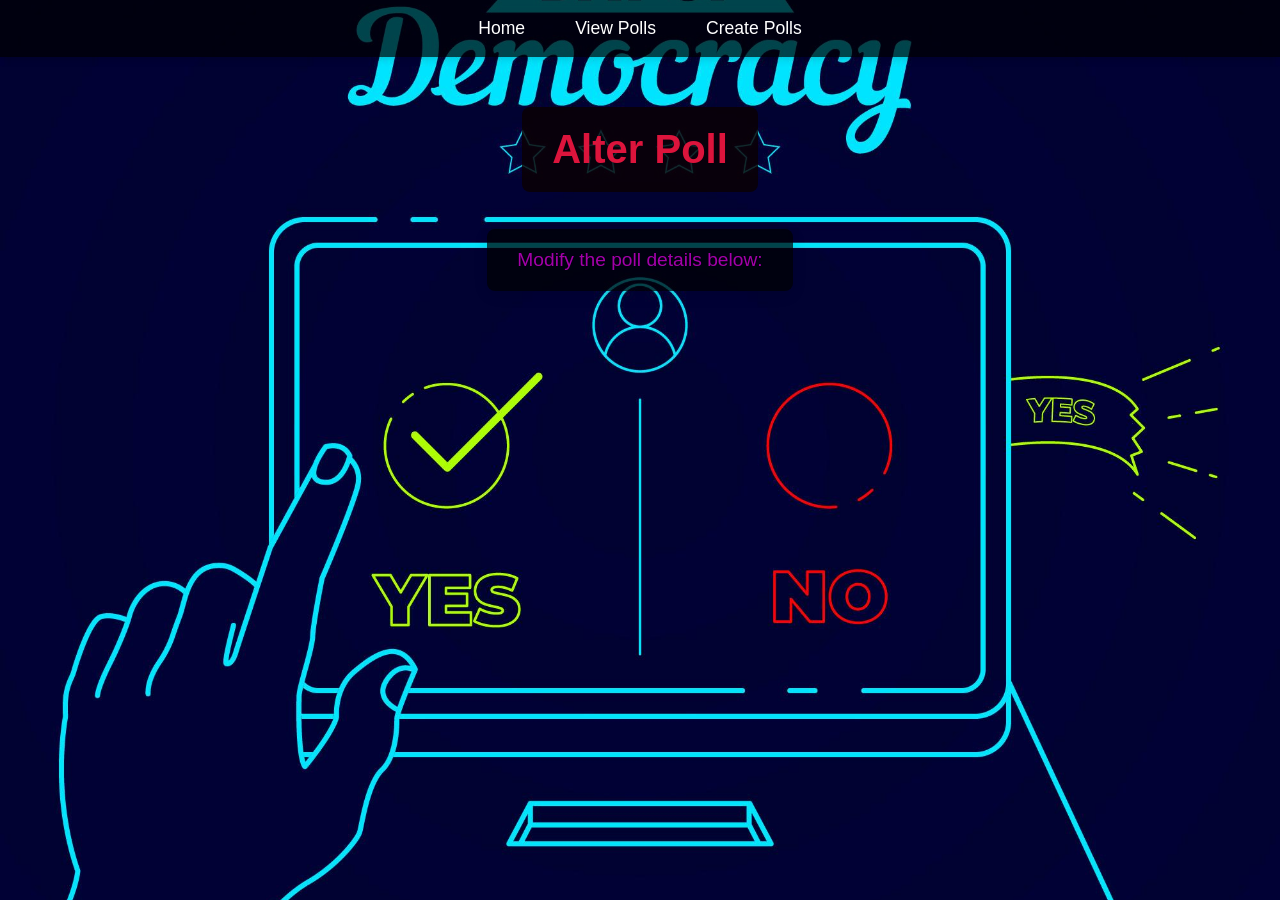
==== alter.html @ c0a024a6 "update" ====
<!DOCTYPE html>
<html lang="en">
<head>
    <meta charset="UTF-8">
    <meta name="viewport" content="width=device-width, initial-scale=1.0">
    <title>Alter</title>
</head>
<style>
     body {
            background-image: url("../assets/vote.jpg");
            background-size: cover;
            background-position: center;
            min-height: 100vh;
            width: 100%;
            margin: 0;
            display: flex;
            flex-direction: column;
            align-items: center;
            font-family: 'Segoe UI', Arial, sans-serif;
        }
   
    navbar {
            position: fixed;
            top: 0;
            left: 0;
            width: 100%;
            background-color: rgba(0, 0, 0, 0.7);
            padding: 18px 0;
            z-index: 1000;
            box-shadow: 0 2px 8px rgba(0,0,0,0.15);
        }
        ol {
            display: flex;
            justify-content: center;
            list-style: none;
            padding: 0;
            margin: 0;
        }
        li {
            margin: 0 25px;
        }
        navbar a {
            color: #fff;
            text-decoration: none;
            font-size: 1.1rem;
            font-weight: 500;
            transition: color 0.2s;
        }
        navbar a:hover {
            color: #00e6e6;
        }
        .main-content {
            margin-top: 80px;
            display: flex;
            flex-direction: column;
            align-items: center;
            width: 100%;
        }
        h1{
             background-color: rgba(10, 0, 0, 0.8);
            color: crimson;
            font-size: 2.5rem;
            padding: 20px 30px;
            border-radius: 8px;
            text-align: center;
        }
        h1:hover{
            color:rgb(250, 0, 61);
            background-color: rgba(10, 0, 0, 0.9);
        }
        p{
            background: rgba(0, 0, 0, 0.7);
            color: rgba(255, 0, 255, 0.642);
            font-size: 1.2rem;
            padding: 20px 30px;
            border-radius: 8px;
            text-align: center;
            margin: 10px;
            box-shadow: 0 4px 16px rgba(0,0,0,0.08);
        }

.poll-card {
    background: rgba(0,0,0,0.7);
    margin: 20px 0;
    padding: 20px;
    border-radius: 12px;
    box-shadow: 0 2px 10px rgba(0,0,0,0.18);
    width: 100%;
    max-width: 500px;
}
.poll-actions {
    display: flex;
    gap: 20px;
    margin-top: 10px;
    justify-content: flex-end;
}
.action-btn {
    padding: 8px 18px;
    border-radius: 8px;
    border: none;
    font-weight: bold;
    cursor: pointer;
    font-size: 1rem;
    transition: background 0.2s, color 0.2s, transform 0.2s;
}
.action-btn.update {
    
    background: linear-gradient(90deg, #00b3b3 0%, #000000 100%);
    color: #fff;
}
.action-btn.update:hover {
    background: linear-gradient(90deg, #000000 0%, #00b3b3 100%);
    color: #00e6e6;
    transform: scale(1.05);
}
.action-btn.delete {
    background: crimson;
    color: #fff;
}
.action-btn.delete:hover {
    background: #a80023;
    color: #fff;
    transform: scale(1.05);
}

/* Modal styles */
#edit-modal {
    display: none;
    position: fixed;
    z-index: 2000;
    left: 0; top: 0; right: 0; bottom: 0;
    background: rgba(0,0,0,0.5);
    align-items: center;
    justify-content: center;
}
#edit-modal .modal-content {
    background: #181818;
    padding: 30px 24px 18px 24px;
    border-radius: 14px;
    min-width: 320px;
    max-width: 95vw;
    box-shadow: 0 4px 24px rgba(0,0,0,0.25);
}
#edit-modal input[type="text"] {
    width: 100%;
    margin-bottom: 12px;
    padding: 8px;
    border-radius: 6px;
    border: 1px solid #00b3b3;
    background: #222;
    color: #fff;
}
#edit-modal .modal-actions {
    display: flex;
    gap: 16px;
    justify-content: flex-end;
    margin-top: 10px;
}
#edit-modal .modal-actions button {
    padding: 8px 18px;
    border-radius: 8px;
    border: none;
    font-weight: bold;
    font-size: 1rem;
    cursor: pointer;
}
#edit-modal .modal-actions .save {
    background: #00b3b3;
    color: #fff;
}
#edit-modal .modal-actions .save:hover {
    background: #008080;
}
#edit-modal .modal-actions .cancel {
    background: #333;
    color: #fff;
}
#edit-modal .modal-actions .cancel:hover {
    background: #111;
}
 @media (max-width: 600px) {
            h1 {
                font-size: 1.5rem;
                padding: 12px 10px;
            }
            .main-content {
                margin-top: 60px;
                padding: 0 2vw;
            }
            .poll-card {
                padding: 12px;
                max-width: 98vw;
            }
            #edit-modal .modal-content {
                min-width: 90vw;
                padding: 18px 6vw 12px 6vw;
            }
            p {
                font-size: 1rem;
                padding: 10px 8px;
            }
            .action-btn {
                font-size: 0.95rem;
                padding: 7px 10px;
            }
        }
</style>
<body>
    <navbar>
        <ol>
            <li><a href="index.html">Home</a></li>
            <li><a href="view.html">View Polls</a></li>
            <li><a href="create.html">Create Polls</a></li>
        </ol>
    </navbar>
    <div class="main-content">
        <h1>Alter Poll</h1>
        <p>Modify the poll details below:</p>
        <div id="alter-polls-container"></div>
    </div>
    <!-- Modal for editing poll -->
    <div id="edit-modal">
        <div class="modal-content">
            <h2 style="color:crimson;">Edit Poll</h2>
            <input type="text" id="modal-question" placeholder="Poll question">
            <ul id="modal-options"></ul>
            <div class="modal-actions">
                <button class="save" id="modal-save">Save</button>
                <button class="cancel" id="modal-cancel">Cancel</button>
            </div>
        </div>
    </div>
<script>
window.onload = async function() {
    const container = document.getElementById('alter-polls-container');
    let currentEditPoll = null;
    let currentEditOptions = [];

    async function fetchPolls() {
        const response = await fetch('http://localhost:8080/polls');
        return response.ok ? response.json() : [];
    }

    async function renderPolls() {
        const polls = await fetchPolls();
        if (!polls.length) {
            container.innerHTML = "<p>No polls to alter.</p>";
            return;
        }
        container.innerHTML = polls.map((poll) => `
            <div class="poll-card">
                <div style="font-size:1.2rem;color:#00e6e6;margin-bottom:8px;">${poll.question}</div>
                <ul>
                    ${poll.options.map((opt, idx) => `
                        <li style="color:aqua;margin-bottom:4px;">
                            ${opt.voteoption} <span style="color:magenta;">(${opt.voteCount} votes)</span>
                        </li>
                    `).join('')}
                </ul>
                <div class="poll-actions">
                    <button class="action-btn update" onclick="editPoll('${encodeURIComponent(JSON.stringify(poll))}')">Update</button>
                    <button class="action-btn delete" onclick="deletePoll(${poll.id})">Delete</button>
                </div>
            </div>
        `).join('');
    }

    // Modal logic
    window.editPoll = function(pollStr) {
        const poll = JSON.parse(decodeURIComponent(pollStr));
        currentEditPoll = poll;
        currentEditOptions = poll.options.map(opt => ({...opt})); // clone
        document.getElementById('modal-question').value = poll.question;
        const optionsUl = document.getElementById('modal-options');
        optionsUl.innerHTML = currentEditOptions.map((opt, idx) => `
            <li>
                <input type="text" value="${opt.voteoption}" data-idx="${idx}" style="width:90%;">
                <span style="color:magenta;">(${opt.voteCount} votes)</span>
            </li>
        `).join('');
        document.getElementById('edit-modal').style.display = 'flex';
    };

    document.getElementById('modal-cancel').onclick = function() {
        document.getElementById('edit-modal').style.display = 'none';
        currentEditPoll = null;
        currentEditOptions = [];
    };

    document.getElementById('modal-save').onclick = async function() {
        if (!currentEditPoll) return;
        const question = document.getElementById('modal-question').value;
        const optionInputs = document.querySelectorAll('#modal-options input[type="text"]');
        const options = Array.from(optionInputs).map((input, idx) => ({
            voteoption: input.value,
            voteCount: currentEditOptions[idx].voteCount || 0
        }));
        const pollData = { question, options };
        const response = await fetch(`http://localhost:8080/polls/${currentEditPoll.id}`, {
            method: 'PUT',
            headers: { 'Content-Type': 'application/json' },
            body: JSON.stringify(pollData)
        });
        if (response.ok) {
            alert('Poll updated!');
            document.getElementById('edit-modal').style.display = 'none';
            renderPolls();
        } else {
            alert('Failed to update poll.');
        }
    };

    window.deletePoll = async function(pollId) {
        if (!confirm('Are you sure you want to delete this poll?')) return;
        const response = await fetch(`http://localhost:8080/polls/${pollId}`, { method: 'DELETE' });
        if (response.ok) {
            alert('Poll deleted!');
            renderPolls();
        } else {
            alert('Failed to delete poll.');
        }
    };

    renderPolls();
};
</script>
</html>
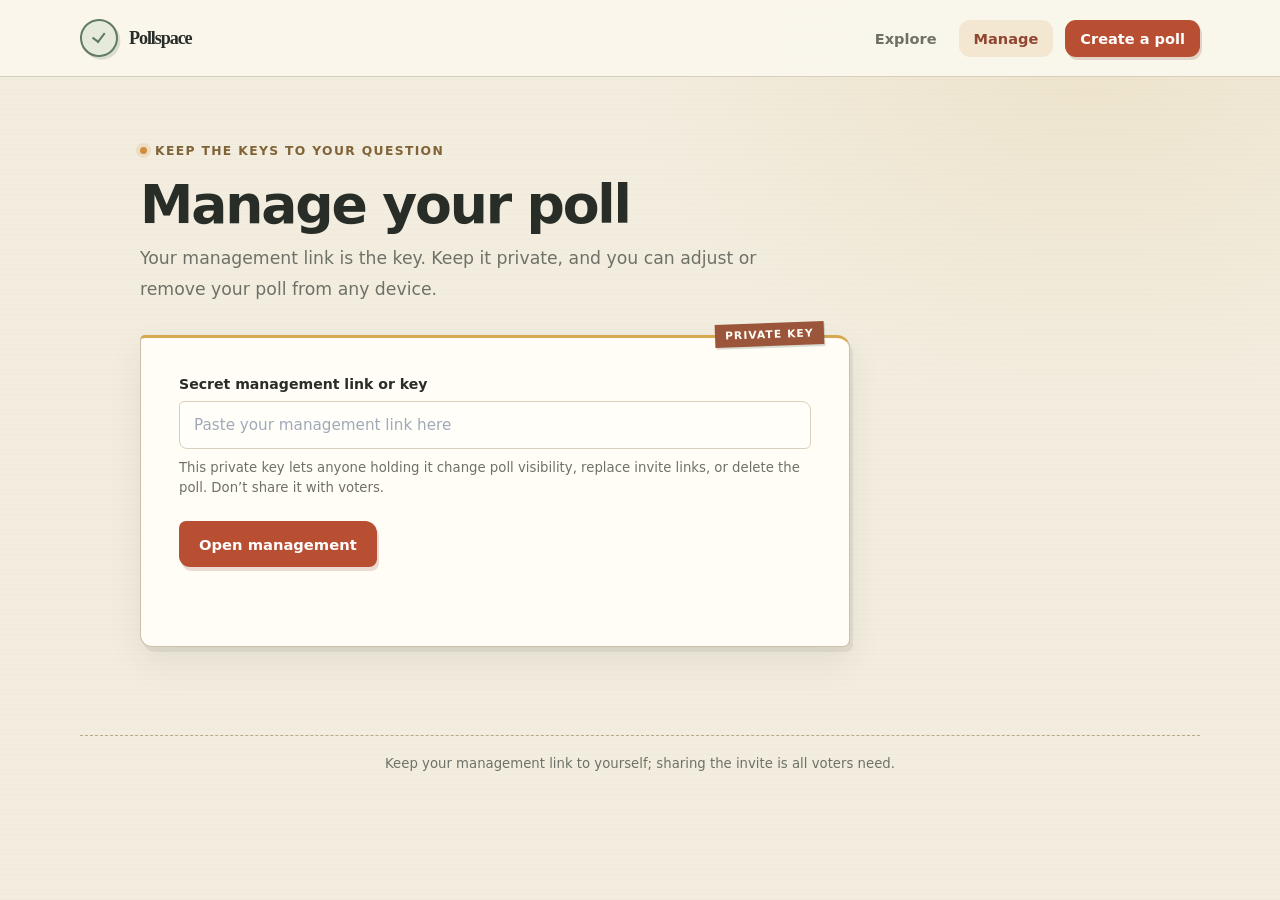
==== commit 9edae27c: "changed the UI design and implemented the privatized poll feature" ====
--- a/alter.html
+++ b/alter.html
@@ -3,325 +3,296 @@
 <head>
     <meta charset="UTF-8">
     <meta name="viewport" content="width=device-width, initial-scale=1.0">
-    <title>Alter</title>
+    <meta name="theme-color" content="#f2eddf">
+    <title>Manage a poll — Pollspace</title>
+    <link rel="stylesheet" href="styles.css">
 </head>
-<style>
-     body {
-            background-image: url("../assets/vote.jpg");
-            background-size: cover;
-            background-position: center;
-            min-height: 100vh;
-            width: 100%;
-            margin: 0;
-            display: flex;
-            flex-direction: column;
-            align-items: center;
-            font-family: 'Segoe UI', Arial, sans-serif;
-        }
-   
-    navbar {
-            position: fixed;
-            top: 0;
-            left: 0;
-            width: 100%;
-            background-color: rgba(0, 0, 0, 0.7);
-            padding: 18px 0;
-            z-index: 1000;
-            box-shadow: 0 2px 8px rgba(0,0,0,0.15);
-        }
-        ol {
-            display: flex;
-            justify-content: center;
-            list-style: none;
-            padding: 0;
-            margin: 0;
-        }
-        li {
-            margin: 0 25px;
-        }
-        navbar a {
-            color: #fff;
-            text-decoration: none;
-            font-size: 1.1rem;
-            font-weight: 500;
-            transition: color 0.2s;
-        }
-        navbar a:hover {
-            color: #00e6e6;
-        }
-        .main-content {
-            margin-top: 80px;
-            display: flex;
-            flex-direction: column;
-            align-items: center;
-            width: 100%;
-        }
-        h1{
-             background-color: rgba(10, 0, 0, 0.8);
-            color: crimson;
-            font-size: 2.5rem;
-            padding: 20px 30px;
-            border-radius: 8px;
-            text-align: center;
-        }
-        h1:hover{
-            color:rgb(250, 0, 61);
-            background-color: rgba(10, 0, 0, 0.9);
-        }
-        p{
-            background: rgba(0, 0, 0, 0.7);
-            color: rgba(255, 0, 255, 0.642);
-            font-size: 1.2rem;
-            padding: 20px 30px;
-            border-radius: 8px;
-            text-align: center;
-            margin: 10px;
-            box-shadow: 0 4px 16px rgba(0,0,0,0.08);
-        }
-
-.poll-card {
-    background: rgba(0,0,0,0.7);
-    margin: 20px 0;
-    padding: 20px;
-    border-radius: 12px;
-    box-shadow: 0 2px 10px rgba(0,0,0,0.18);
-    width: 100%;
-    max-width: 500px;
-}
-.poll-actions {
-    display: flex;
-    gap: 20px;
-    margin-top: 10px;
-    justify-content: flex-end;
-}
-.action-btn {
-    padding: 8px 18px;
-    border-radius: 8px;
-    border: none;
-    font-weight: bold;
-    cursor: pointer;
-    font-size: 1rem;
-    transition: background 0.2s, color 0.2s, transform 0.2s;
-}
-.action-btn.update {
-    
-    background: linear-gradient(90deg, #00b3b3 0%, #000000 100%);
-    color: #fff;
-}
-.action-btn.update:hover {
-    background: linear-gradient(90deg, #000000 0%, #00b3b3 100%);
-    color: #00e6e6;
-    transform: scale(1.05);
-}
-.action-btn.delete {
-    background: crimson;
-    color: #fff;
-}
-.action-btn.delete:hover {
-    background: #a80023;
-    color: #fff;
-    transform: scale(1.05);
-}
-
-/* Modal styles */
-#edit-modal {
-    display: none;
-    position: fixed;
-    z-index: 2000;
-    left: 0; top: 0; right: 0; bottom: 0;
-    background: rgba(0,0,0,0.5);
-    align-items: center;
-    justify-content: center;
-}
-#edit-modal .modal-content {
-    background: #181818;
-    padding: 30px 24px 18px 24px;
-    border-radius: 14px;
-    min-width: 320px;
-    max-width: 95vw;
-    box-shadow: 0 4px 24px rgba(0,0,0,0.25);
-}
-#edit-modal input[type="text"] {
-    width: 100%;
-    margin-bottom: 12px;
-    padding: 8px;
-    border-radius: 6px;
-    border: 1px solid #00b3b3;
-    background: #222;
-    color: #fff;
-}
-#edit-modal .modal-actions {
-    display: flex;
-    gap: 16px;
-    justify-content: flex-end;
-    margin-top: 10px;
-}
-#edit-modal .modal-actions button {
-    padding: 8px 18px;
-    border-radius: 8px;
-    border: none;
-    font-weight: bold;
-    font-size: 1rem;
-    cursor: pointer;
-}
-#edit-modal .modal-actions .save {
-    background: #00b3b3;
-    color: #fff;
-}
-#edit-modal .modal-actions .save:hover {
-    background: #008080;
-}
-#edit-modal .modal-actions .cancel {
-    background: #333;
-    color: #fff;
-}
-#edit-modal .modal-actions .cancel:hover {
-    background: #111;
-}
- @media (max-width: 600px) {
-            h1 {
-                font-size: 1.5rem;
-                padding: 12px 10px;
-            }
-            .main-content {
-                margin-top: 60px;
-                padding: 0 2vw;
-            }
-            .poll-card {
-                padding: 12px;
-                max-width: 98vw;
-            }
-            #edit-modal .modal-content {
-                min-width: 90vw;
-                padding: 18px 6vw 12px 6vw;
-            }
-            p {
-                font-size: 1rem;
-                padding: 10px 8px;
-            }
-            .action-btn {
-                font-size: 0.95rem;
-                padding: 7px 10px;
-            }
-        }
-</style>
-<body>
-    <navbar>
-        <ol>
-            <li><a href="index.html">Home</a></li>
-            <li><a href="view.html">View Polls</a></li>
-            <li><a href="create.html">Create Polls</a></li>
-        </ol>
-    </navbar>
-    <div class="main-content">
-        <h1>Alter Poll</h1>
-        <p>Modify the poll details below:</p>
-        <div id="alter-polls-container"></div>
-    </div>
-    <!-- Modal for editing poll -->
-    <div id="edit-modal">
-        <div class="modal-content">
-            <h2 style="color:crimson;">Edit Poll</h2>
-            <input type="text" id="modal-question" placeholder="Poll question">
-            <ul id="modal-options"></ul>
-            <div class="modal-actions">
-                <button class="save" id="modal-save">Save</button>
-                <button class="cancel" id="modal-cancel">Cancel</button>
-            </div>
+<body class="page-manage">
+    <header class="site-header">
+        <div class="nav-wrap">
+            <a class="brand" href="index.html" aria-label="Pollspace home">
+                <span class="brand-mark" aria-hidden="true"></span>
+                Pollspace
+            </a>
+            <nav class="site-nav" aria-label="Main navigation">
+                <a href="view.html">Explore</a>
+                <a href="alter.html" aria-current="page">Manage</a>
+                <a class="nav-cta" href="create.html">Create a poll</a>
+            </nav>
         </div>
-    </div>
-<script>
-window.onload = async function() {
-    const container = document.getElementById('alter-polls-container');
-    let currentEditPoll = null;
-    let currentEditOptions = [];
-
-    async function fetchPolls() {
-        const response = await fetch('http://localhost:8080/polls');
-        return response.ok ? response.json() : [];
-    }
-
-    async function renderPolls() {
-        const polls = await fetchPolls();
-        if (!polls.length) {
-            container.innerHTML = "<p>No polls to alter.</p>";
-            return;
-        }
-        container.innerHTML = polls.map((poll) => `
-            <div class="poll-card">
-                <div style="font-size:1.2rem;color:#00e6e6;margin-bottom:8px;">${poll.question}</div>
-                <ul>
-                    ${poll.options.map((opt, idx) => `
-                        <li style="color:aqua;margin-bottom:4px;">
-                            ${opt.voteoption} <span style="color:magenta;">(${opt.voteCount} votes)</span>
-                        </li>
-                    `).join('')}
-                </ul>
-                <div class="poll-actions">
-                    <button class="action-btn update" onclick="editPoll('${encodeURIComponent(JSON.stringify(poll))}')">Update</button>
-                    <button class="action-btn delete" onclick="deletePoll(${poll.id})">Delete</button>
-                </div>
-            </div>
-        `).join('');
-    }
-
-    // Modal logic
-    window.editPoll = function(pollStr) {
-        const poll = JSON.parse(decodeURIComponent(pollStr));
-        currentEditPoll = poll;
-        currentEditOptions = poll.options.map(opt => ({...opt})); // clone
-        document.getElementById('modal-question').value = poll.question;
-        const optionsUl = document.getElementById('modal-options');
-        optionsUl.innerHTML = currentEditOptions.map((opt, idx) => `
-            <li>
-                <input type="text" value="${opt.voteoption}" data-idx="${idx}" style="width:90%;">
-                <span style="color:magenta;">(${opt.voteCount} votes)</span>
-            </li>
-        `).join('');
-        document.getElementById('edit-modal').style.display = 'flex';
-    };
-
-    document.getElementById('modal-cancel').onclick = function() {
-        document.getElementById('edit-modal').style.display = 'none';
-        currentEditPoll = null;
-        currentEditOptions = [];
-    };
-
-    document.getElementById('modal-save').onclick = async function() {
-        if (!currentEditPoll) return;
-        const question = document.getElementById('modal-question').value;
-        const optionInputs = document.querySelectorAll('#modal-options input[type="text"]');
-        const options = Array.from(optionInputs).map((input, idx) => ({
-            voteoption: input.value,
-            voteCount: currentEditOptions[idx].voteCount || 0
-        }));
-        const pollData = { question, options };
-        const response = await fetch(`http://localhost:8080/polls/${currentEditPoll.id}`, {
-            method: 'PUT',
-            headers: { 'Content-Type': 'application/json' },
-            body: JSON.stringify(pollData)
-        });
-        if (response.ok) {
-            alert('Poll updated!');
-            document.getElementById('edit-modal').style.display = 'none';
-            renderPolls();
-        } else {
-            alert('Failed to update poll.');
-        }
-    };
-
-    window.deletePoll = async function(pollId) {
-        if (!confirm('Are you sure you want to delete this poll?')) return;
-        const response = await fetch(`http://localhost:8080/polls/${pollId}`, { method: 'DELETE' });
-        if (response.ok) {
-            alert('Poll deleted!');
-            renderPolls();
-        } else {
-            alert('Failed to delete poll.');
-        }
-    };
-
-    renderPolls();
-};
-</script>
-</html>+    </header>
+    <main class="page-shell">
+        <p class="eyebrow"><span class="eyebrow-dot"></span> Keep the keys to your question</p>
+        <div class="page-heading">
+            <div>
+                <h1>Manage your poll</h1>
+                <p class="page-description">Your management link is the key. Keep it private, and you can adjust or remove your poll from any device.</p>
+            </div>
+        </div>
+        <form class="surface-card form-card" id="management-access">
+            <label class="field-label" for="management-token">Secret management link or key</label>
+            <input class="text-input" id="management-token" type="text" autocomplete="off" placeholder="Paste your management link here" required>
+            <p class="form-hint">This private key lets anyone holding it change poll visibility, replace invite links, or delete the poll. Don’t share it with voters.</p>
+            <div class="form-actions">
+                <button class="button" type="submit" id="access-button">Open management</button>
+            </div>
+            <p class="form-message" id="access-message" role="status" aria-live="polite"></p>
+        </form>
+
+        <section class="surface-card manage-settings" id="management-panel" hidden>
+            <div class="manage-panel-header">
+                <div>
+                    <p class="eyebrow"><span class="eyebrow-dot"></span> Secret management access</p>
+                    <h2 id="managed-question"></h2>
+                    <p class="form-hint" id="managed-votes"></p>
+                </div>
+                <span class="visibility-badge" id="visibility-badge"></span>
+            </div>
+            <form id="settings-form">
+                <label class="field-label" for="managed-visibility">Who can find this poll?</label>
+                <select class="text-input" id="managed-visibility">
+                    <option value="public">Public — listed for everyone</option>
+                    <option value="private">Private — invite link only</option>
+                </select>
+                <div id="managed-limit-wrap" class="managed-limit-wrap">
+                    <label class="field-label" for="managed-limit">Maximum private votes</label>
+                    <input class="text-input" id="managed-limit" type="number" min="1" max="1000000" step="1">
+                    <p class="form-hint">Counts successful votes, not verified unique people. Each browser gets one vote unless its local data is cleared.</p>
+                </div>
+                <div class="form-actions">
+                    <button class="button" type="submit" id="save-settings">Save settings</button>
+                </div>
+                <p class="form-message" id="settings-message" role="status" aria-live="polite"></p>
+            </form>
+
+            <div class="manage-links">
+                <h3>Share and secure your links</h3>
+                <div class="share-link-group" id="public-link-group" hidden>
+                    <label class="field-label" for="public-link">Public poll link</label>
+                    <div class="copy-row"><input class="text-input" id="public-link" readonly><button class="button button--secondary copy-button" type="button" data-copy="public-link">Copy</button></div>
+                </div>
+                <div class="share-link-group" id="invite-link-group" hidden>
+                    <p class="form-hint">Creating a replacement invite link revokes the previous link.</p>
+                    <button class="button button--secondary" id="rotate-invite" type="button">Create / replace invite link</button>
+                    <div class="copy-row invite-copy-row" hidden><input class="text-input" id="invite-link" readonly><button class="button button--secondary copy-button" type="button" data-copy="invite-link">Copy</button></div>
+                </div>
+                <div class="share-link-group">
+                    <label class="field-label" for="management-link">Secret management link</label>
+                    <div class="copy-row"><input class="text-input" id="management-link" readonly><button class="button button--secondary copy-button" type="button" data-copy="management-link">Copy</button></div>
+                    <p class="form-hint">Replacing this link immediately invalidates the current management link.</p>
+                    <button class="button button--secondary" id="rotate-management" type="button">Replace management link</button>
+                </div>
+            </div>
+            <div class="manage-danger-zone">
+                <div>
+                    <h3>Delete this poll</h3>
+                    <p class="form-hint">This permanently removes the poll and its votes.</p>
+                </div>
+                <button class="button button--danger" id="delete-poll" type="button">Delete poll</button>
+            </div>
+            <p class="form-message" id="management-message" role="status" aria-live="polite"></p>
+        </section>
+    </main>
+    <footer class="site-footer">Keep your management link to yourself; sharing the invite is all voters need.</footer>
+    <script>
+        const API_URL = 'http://localhost:8080/polls';
+        const params = new URLSearchParams(window.location.hash.slice(1));
+        let managementToken = params.get('manage') || '';
+        let pollDetails = null;
+        const accessForm = document.getElementById('management-access');
+        const accessMessage = document.getElementById('access-message');
+        const panel = document.getElementById('management-panel');
+
+        function escapeHtml(value) {
+            return String(value ?? '').replace(/[&<>"']/g, (character) => ({
+                '&': '&amp;', '<': '&lt;', '>': '&gt;', '"': '&quot;', "'": '&#39;'
+            })[character]);
+        }
+
+        function managementLink(token) {
+            const url = new URL('alter.html', window.location.href);
+            url.hash = `manage=${encodeURIComponent(token)}`;
+            return url.href;
+        }
+
+        function showMessage(elementId, text, state) {
+            const element = document.getElementById(elementId);
+            element.textContent = text;
+            element.dataset.state = state || '';
+        }
+
+        async function api(path, options) {
+            return fetch(`${API_URL}${path}`, {
+                ...options,
+                headers: {
+                    ...(options && options.headers ? options.headers : {}),
+                    'X-Poll-Manage': managementToken
+                }
+            });
+        }
+
+        async function loadManagedPoll() {
+            if (!managementToken) return;
+            accessMessage.textContent = 'Checking your management link…';
+            try {
+                const response = await api('/manage');
+                const result = await response.json().catch(() => ({}));
+                if (!response.ok) throw new Error(result.message || `The server returned ${response.status}.`);
+                pollDetails = result;
+                accessForm.hidden = true;
+                panel.hidden = false;
+                document.getElementById('managed-question').textContent = pollDetails.question;
+                document.getElementById('managed-votes').textContent = pollDetails.isPublic
+                    ? 'Public poll — votes are visible to everyone.'
+                    : `${pollDetails.privateVotes} of ${pollDetails.voteLimit} private votes accepted.`;
+                document.getElementById('visibility-badge').textContent = pollDetails.isPublic ? 'Public' : 'Private';
+                document.getElementById('managed-visibility').value = pollDetails.isPublic ? 'public' : 'private';
+                document.getElementById('managed-limit').value = pollDetails.voteLimit || '';
+                updateSettingsFields();
+                document.getElementById('public-link').value = new URL('view.html', window.location.href).href;
+                document.getElementById('public-link-group').hidden = !pollDetails.isPublic;
+                document.getElementById('invite-link-group').hidden = pollDetails.isPublic;
+                document.getElementById('management-link').value = managementLink(managementToken);
+                showMessage('management-message', '', '');
+            } catch (error) {
+                console.error('Unable to open poll management:', error);
+                accessForm.hidden = false;
+                panel.hidden = true;
+                showMessage('access-message', 'That management link is invalid or has been replaced. Paste your current secret link and try again.', 'error');
+            }
+        }
+
+        function updateSettingsFields() {
+            const isPrivate = document.getElementById('managed-visibility').value === 'private';
+            document.getElementById('managed-limit-wrap').hidden = !isPrivate;
+            document.getElementById('managed-limit').required = isPrivate;
+        }
+
+        accessForm.addEventListener('submit', async (event) => {
+            event.preventDefault();
+            const input = document.getElementById('management-token').value.trim();
+            const parsed = input.match(/[?#]manage=([A-Za-z0-9_-]{43})/);
+            managementToken = parsed ? decodeURIComponent(parsed[1]) : input;
+            if (!/^[A-Za-z0-9_-]{43}$/.test(managementToken)) {
+                showMessage('access-message', 'Paste a valid secret management link or key.', 'error');
+                return;
+            }
+            const url = new URL(window.location.href);
+            url.hash = `manage=${encodeURIComponent(managementToken)}`;
+            history.replaceState(null, '', url);
+            loadManagedPoll();
+        });
+
+        document.getElementById('managed-visibility').addEventListener('change', updateSettingsFields);
+
+        document.getElementById('settings-form').addEventListener('submit', async (event) => {
+            event.preventDefault();
+            const isPublic = document.getElementById('managed-visibility').value === 'public';
+            const voteLimit = isPublic ? null : Number(document.getElementById('managed-limit').value);
+            if (!isPublic && (!Number.isInteger(voteLimit) || voteLimit < 1 || voteLimit > 1000000)) {
+                showMessage('settings-message', 'Enter a vote cap from 1 to 1,000,000.', 'error');
+                return;
+            }
+            const button = document.getElementById('save-settings');
+            button.disabled = true;
+            button.textContent = 'Saving…';
+            try {
+                const response = await api('/manage', {
+                    method: 'PUT',
+                    headers: { 'Content-Type': 'application/json' },
+                    body: JSON.stringify({ isPublic, voteLimit })
+                });
+                const result = await response.json().catch(() => ({}));
+                if (!response.ok) throw new Error(result.message || `The server returned ${response.status}.`);
+                pollDetails = result;
+                showMessage('settings-message', 'Poll settings saved.', 'success');
+                loadManagedPoll();
+            } catch (error) {
+                showMessage('settings-message', error.message || 'Could not save settings.', 'error');
+            } finally {
+                button.disabled = false;
+                button.textContent = 'Save settings';
+            }
+        });
+
+        document.getElementById('rotate-invite').addEventListener('click', async (event) => {
+            const button = event.currentTarget;
+            button.disabled = true;
+            button.textContent = 'Creating link…';
+            try {
+                const response = await api('/manage/invite', { method: 'POST' });
+                const result = await response.json().catch(() => ({}));
+                if (!response.ok) throw new Error(result.message || `The server returned ${response.status}.`);
+                document.getElementById('invite-link').value = new URL('view.html', window.location.href).href
+                    .replace(/#.*$/, '') + `#invite=${encodeURIComponent(result.inviteToken)}`;
+                document.querySelector('.invite-copy-row').hidden = false;
+                showMessage('management-message', 'New invite link created. Any previous invite link has been revoked.', 'success');
+            } catch (error) {
+                showMessage('management-message', error.message || 'Could not create invite link.', 'error');
+            } finally {
+                button.disabled = false;
+                button.textContent = 'Create / replace invite link';
+            }
+        });
+
+        document.getElementById('rotate-management').addEventListener('click', async () => {
+            if (!window.confirm('Replace the management link? The current link will stop working immediately.')) return;
+            try {
+                const response = await api('/manage/rotate', { method: 'POST' });
+                const result = await response.json().catch(() => ({}));
+                if (!response.ok) throw new Error(result.message || `The server returned ${response.status}.`);
+                managementToken = result.managementToken;
+                document.getElementById('management-link').value = managementLink(managementToken);
+                const url = new URL(window.location.href);
+                url.hash = `manage=${encodeURIComponent(managementToken)}`;
+                history.replaceState(null, '', url);
+                showMessage('management-message', 'New management link created. Save it now; the previous link is revoked.', 'success');
+            } catch (error) {
+                showMessage('management-message', error.message || 'Could not replace management link.', 'error');
+            }
+        });
+
+        document.getElementById('delete-poll').addEventListener('click', async (event) => {
+            if (!window.confirm('Permanently delete this poll and every recorded vote?')) return;
+            const button = event.currentTarget;
+            button.disabled = true;
+            button.textContent = 'Deleting…';
+            try {
+                const response = await api('/manage', { method: 'DELETE' });
+                if (!response.ok) {
+                    const result = await response.json().catch(() => ({}));
+                    throw new Error(result.message || `The server returned ${response.status}.`);
+                }
+                panel.hidden = true;
+                accessForm.hidden = true;
+                const url = new URL(window.location.href);
+                url.hash = '';
+                history.replaceState(null, '', url);
+                showMessage('access-message', 'Poll deleted.', 'success');
+                accessForm.hidden = false;
+            } catch (error) {
+                button.disabled = false;
+                button.textContent = 'Delete poll';
+                showMessage('management-message', error.message || 'Could not delete poll.', 'error');
+            }
+        });
+
+        panel.addEventListener('click', async (event) => {
+            const button = event.target.closest('[data-copy]');
+            if (!button) return;
+            try {
+                await navigator.clipboard.writeText(document.getElementById(button.dataset.copy).value);
+                showMessage('management-message', 'Link copied to clipboard.', 'success');
+            } catch (error) {
+                document.getElementById(button.dataset.copy).select();
+                showMessage('management-message', 'Select and copy the link manually.', 'error');
+            }
+        });
+
+        if (managementToken) {
+            document.getElementById('management-token').value = managementLink(managementToken);
+            loadManagedPoll();
+        }
+    </script>
+</body>
+</html>
--- a/styles.css
+++ b/styles.css
@@ -0,0 +1,1342 @@
+@view-transition {
+    navigation: auto;
+}
+
+:root {
+    color-scheme: light;
+    --ink: #292d27;
+    --muted: #6f7167;
+    --soft: #eee8d8;
+    --line: #d9d0bb;
+    --paper: #fffdf5;
+    --primary: #b94f32;
+    --primary-dark: #933c26;
+    --primary-wash: #f8e6d9;
+    --mint: #607b61;
+    --danger: #b8463e;
+    --shadow: 3px 5px 0 rgba(59, 52, 38, 0.08), 0 15px 34px rgba(59, 52, 38, 0.08);
+    font-family: 'Segoe UI', system-ui, sans-serif;
+    font-synthesis: none;
+    text-rendering: optimizeLegibility;
+}
+
+* {
+    box-sizing: border-box;
+}
+
+html {
+    min-width: 0;
+    min-height: 100%;
+    background: #f2eddf;
+    scroll-behavior: smooth;
+}
+
+body {
+    min-height: 100vh;
+    margin: 0;
+    color: var(--ink);
+    background:
+        radial-gradient(ellipse at 85% 5%, rgba(218, 186, 119, 0.18), transparent 29rem),
+        repeating-linear-gradient(0deg, rgba(113, 97, 64, 0.018) 0, rgba(113, 97, 64, 0.018) 1px, transparent 1px, transparent 5px),
+        #f2eddf;
+}
+
+body,
+button,
+input {
+    font-family: 'Segoe UI', system-ui, sans-serif;
+}
+
+a {
+    color: inherit;
+}
+
+button,
+a,
+input {
+    -webkit-tap-highlight-color: transparent;
+}
+
+button {
+    color: inherit;
+}
+
+.site-header {
+    position: sticky;
+    z-index: 10;
+    top: 0;
+    border-bottom: 1px solid rgba(174, 157, 122, 0.45);
+    background: rgba(250, 247, 237, 0.94);
+    backdrop-filter: blur(12px);
+}
+
+.nav-wrap {
+    display: flex;
+    width: min(1120px, calc(100% - 48px));
+    min-height: 76px;
+    margin: 0 auto;
+    align-items: center;
+    justify-content: space-between;
+    gap: 24px;
+}
+
+.brand {
+    display: inline-flex;
+    align-items: center;
+    gap: 11px;
+    color: var(--ink);
+    font-family: 'Segoe Print', 'Bradley Hand', 'Comic Sans MS', cursive;
+    font-size: 1.13rem;
+    font-weight: 800;
+    letter-spacing: -0.06em;
+    text-decoration: none;
+}
+
+.brand-mark {
+    position: relative;
+    display: grid;
+    width: 38px;
+    height: 38px;
+    border: 2px solid #607b61;
+    border-radius: 50%;
+    place-items: center;
+    color: transparent;
+    background: #e5eadb;
+    box-shadow: 2px 3px 0 rgba(48, 66, 46, 0.14);
+    transform: rotate(-8deg);
+}
+
+.brand-mark svg {
+    display: none;
+}
+
+.brand-mark::after {
+    width: 10px;
+    height: 6px;
+    border-bottom: 2px solid #607b61;
+    border-left: 2px solid #607b61;
+    content: "";
+    transform: translateY(-2px) rotate(-45deg);
+}
+
+.site-nav {
+    display: flex;
+    align-items: center;
+    gap: 7px;
+}
+
+.site-nav a {
+    padding: 10px 15px;
+    border-radius: 11px;
+    color: var(--muted);
+    font-size: 0.91rem;
+    font-weight: 600;
+    text-decoration: none;
+    transition: color 180ms ease, background 180ms ease, transform 180ms ease;
+}
+
+.site-nav a:hover {
+    color: var(--primary);
+    background: var(--primary-wash);
+}
+
+.site-nav a[aria-current="page"] {
+    color: var(--primary);
+    background: var(--primary-wash);
+}
+
+.nav-cta {
+    margin-left: 5px;
+    color: white !important;
+    background: var(--primary) !important;
+    box-shadow: 2px 3px 0 rgba(122, 53, 35, 0.18);
+}
+
+.nav-cta:hover {
+    background: var(--primary-dark) !important;
+    transform: translateY(-1px);
+}
+
+.page-shell {
+    width: min(1000px, calc(100% - 48px));
+    margin: 0 auto;
+    padding: 62px 0 88px;
+    animation: page-enter 420ms cubic-bezier(0.2, 0.75, 0.25, 1) both;
+}
+
+.page-shell--wide {
+    width: min(1120px, calc(100% - 48px));
+}
+
+.eyebrow {
+    display: inline-flex;
+    align-items: center;
+    gap: 8px;
+    margin: 0 0 18px;
+    color: #806337;
+    font-size: 0.77rem;
+    font-weight: 700;
+    letter-spacing: 0.11em;
+    text-transform: uppercase;
+}
+
+.eyebrow-dot {
+    width: 7px;
+    height: 7px;
+    border-radius: 50%;
+    background: #d08c3f;
+    box-shadow: 0 0 0 4px rgba(208, 140, 63, 0.16);
+}
+
+h1,
+h2,
+h3,
+p {
+    margin-top: 0;
+}
+
+h1,
+h2,
+h3 {
+    font-family: 'Segoe UI', system-ui, sans-serif;
+    letter-spacing: -0.04em;
+}
+
+h1 {
+    max-width: 740px;
+    margin-bottom: 16px;
+    font-size: clamp(2.45rem, 6vw, 4.35rem);
+    line-height: 1.08;
+}
+
+h2 {
+    font-size: 1.2rem;
+}
+
+.hero-copy,
+.page-description {
+    max-width: 650px;
+    margin-bottom: 30px;
+    color: var(--muted);
+    font-size: 1.08rem;
+    line-height: 1.75;
+}
+
+.hero-title-accent {
+    position: relative;
+    z-index: 0;
+    display: inline-block;
+    color: var(--primary-dark);
+}
+
+.hero-title-accent::after {
+    position: absolute;
+    z-index: -1;
+    right: -2px;
+    bottom: 0.06em;
+    left: -3px;
+    height: 0.34em;
+    border-radius: 40% 60% 35% 55%;
+    background: #e9c77e;
+    content: "";
+    transform: rotate(-1deg);
+}
+
+.hero-actions {
+    display: flex;
+    flex-wrap: wrap;
+    gap: 12px;
+    margin: 30px 0 50px;
+}
+
+.button {
+    display: inline-flex;
+    min-height: 46px;
+    align-items: center;
+    justify-content: center;
+    gap: 9px;
+    padding: 0 19px;
+    border: 1px solid transparent;
+    border-radius: 7px 12px 8px 11px;
+    color: white;
+    background: var(--primary);
+    box-shadow: 2px 4px 0 rgba(122, 53, 35, 0.16);
+    cursor: pointer;
+    font-size: 0.92rem;
+    font-weight: 700;
+    text-decoration: none;
+    transition: background 180ms ease, box-shadow 180ms ease, transform 180ms ease;
+}
+
+.button:hover:not(:disabled) {
+    background: var(--primary-dark);
+    box-shadow: 2px 6px 0 rgba(122, 53, 35, 0.2);
+    transform: translateY(-2px);
+}
+
+.button:focus-visible,
+.site-nav a:focus-visible,
+.brand:focus-visible,
+.text-button:focus-visible,
+.icon-button:focus-visible,
+input:focus-visible {
+    outline: 3px solid rgba(102, 88, 232, 0.3);
+    outline-offset: 3px;
+}
+
+.button--secondary {
+    border-color: var(--line);
+    color: var(--ink);
+    background: white;
+    box-shadow: none;
+}
+
+.button--secondary:hover:not(:disabled) {
+    border-color: #d1ccff;
+    color: var(--primary);
+    background: white;
+    box-shadow: 0 7px 18px rgba(35, 45, 82, 0.07);
+}
+
+.button--danger {
+    color: var(--danger);
+    background: #fff2f4;
+    box-shadow: none;
+}
+
+.button--danger:hover:not(:disabled) {
+    color: white;
+    background: var(--danger);
+    box-shadow: 0 8px 18px rgba(217, 75, 100, 0.18);
+}
+
+.button:disabled {
+    opacity: 0.65;
+    cursor: wait;
+    transform: none;
+}
+
+.feature-grid {
+    display: grid;
+    grid-template-columns: repeat(3, minmax(0, 1fr));
+    gap: 16px;
+}
+
+.feature-card,
+.surface-card,
+.poll-card {
+    border: 1px solid rgba(186, 173, 145, 0.76);
+    border-radius: 5px 13px 7px 12px;
+    background: var(--paper);
+    box-shadow: var(--shadow);
+}
+
+.feature-card {
+    min-height: 188px;
+    padding: 24px;
+    transition: border-color 180ms ease, transform 180ms ease, box-shadow 180ms ease;
+}
+
+.feature-card:hover {
+    border-color: #d1a75b;
+    box-shadow: 3px 8px 0 rgba(59, 52, 38, 0.1);
+    transform: translateY(-3px) rotate(-0.4deg);
+}
+
+.feature-icon {
+    display: grid;
+    width: 43px;
+    height: 43px;
+    margin-bottom: 22px;
+    border-radius: 50% 46% 48% 42%;
+    place-items: center;
+    color: #806337;
+    background: #f2e2bd;
+    font-size: 1.2rem;
+    font-weight: 700;
+}
+
+.feature-card h2 {
+    margin-bottom: 8px;
+    font-size: 1.05rem;
+}
+
+.feature-card p {
+    margin-bottom: 0;
+    color: var(--muted);
+    font-size: 0.91rem;
+    line-height: 1.6;
+}
+
+.page-heading {
+    display: flex;
+    align-items: flex-end;
+    justify-content: space-between;
+    gap: 24px;
+    margin-bottom: 31px;
+}
+
+.page-heading h1 {
+    margin-bottom: 10px;
+    font-size: clamp(2.2rem, 5vw, 3.35rem);
+}
+
+.page-heading .page-description {
+    margin-bottom: 0;
+}
+
+.surface-card {
+    padding: clamp(22px, 5vw, 38px);
+}
+
+.form-card {
+    max-width: 710px;
+}
+
+.field-label {
+    display: block;
+    margin: 0 0 9px;
+    color: var(--ink);
+    font-size: 0.88rem;
+    font-weight: 700;
+}
+
+.field-label small {
+    margin-left: 6px;
+    color: var(--muted);
+    font-size: 0.8rem;
+    font-weight: 500;
+}
+
+.text-input {
+    display: block;
+    width: 100%;
+    min-height: 48px;
+    padding: 12px 14px;
+    border: 1px solid var(--line);
+    border-radius: 5px 9px 6px 8px;
+    outline: none;
+    color: var(--ink);
+    background: #fffef9;
+    font-size: 0.95rem;
+    transition: border-color 180ms ease, box-shadow 180ms ease, background 180ms ease;
+}
+
+.text-input::placeholder {
+    color: #a1a9b9;
+}
+
+.text-input:focus {
+    border-color: #bd8750;
+    background: white;
+    box-shadow: 0 0 0 4px rgba(189, 135, 80, 0.16);
+}
+
+.question-field {
+    margin-bottom: 27px;
+}
+
+.poll-visibility {
+    margin-top: 28px;
+    padding: 20px;
+    border: 1px solid var(--line);
+    border-radius: 4px 10px 5px 9px;
+    background: #f8f4e8;
+}
+
+.form-hint {
+    margin: 9px 0 0;
+    color: var(--muted);
+    font-size: 0.83rem;
+    line-height: 1.55;
+}
+
+.vote-limit-field {
+    margin-top: 18px;
+}
+
+.share-card {
+    max-width: 710px;
+    margin-top: 22px;
+    animation: item-enter 300ms ease both;
+}
+
+.share-card h2 {
+    margin-bottom: 10px;
+}
+
+.share-link-group {
+    margin-top: 20px;
+}
+
+.copy-row {
+    display: flex;
+    gap: 9px;
+}
+
+.copy-row .text-input {
+    min-width: 0;
+    flex: 1;
+}
+
+.copy-button {
+    flex: 0 0 auto;
+}
+
+.limit-reached {
+    color: var(--danger);
+    font-weight: 700;
+}
+
+.manage-settings {
+    margin-top: 22px;
+}
+
+.manage-panel-header {
+    display: flex;
+    align-items: flex-start;
+    justify-content: space-between;
+    gap: 20px;
+    margin-bottom: 25px;
+}
+
+.manage-panel-header h2 {
+    margin-bottom: 9px;
+    overflow-wrap: anywhere;
+}
+
+.visibility-badge {
+    flex: 0 0 auto;
+    padding: 7px 12px;
+    border-radius: 999px;
+    color: #405d43;
+    background: #e7ecdc;
+    font-size: 0.79rem;
+    font-weight: 700;
+}
+
+.visibility-badge:empty {
+    display: none;
+}
+
+.managed-limit-wrap {
+    margin-top: 20px;
+}
+
+.manage-links {
+    margin-top: 33px;
+    padding-top: 25px;
+    border-top: 1px solid var(--line);
+}
+
+.manage-links h3,
+.manage-danger-zone h3 {
+    margin-bottom: 12px;
+    font-size: 1rem;
+}
+
+.manage-danger-zone {
+    display: flex;
+    align-items: center;
+    justify-content: space-between;
+    gap: 20px;
+    margin-top: 30px;
+    padding-top: 24px;
+    border-top: 1px solid var(--line);
+}
+
+.manage-danger-zone p {
+    margin-bottom: 0;
+}
+
+.invite-copy-row {
+    margin-top: 12px;
+}
+
+.options-heading {
+    display: flex;
+    align-items: baseline;
+    justify-content: space-between;
+    gap: 12px;
+    margin-bottom: 11px;
+}
+
+.option-list {
+    display: grid;
+    gap: 11px;
+}
+
+.option-field {
+    display: grid;
+    grid-template-columns: 35px minmax(0, 1fr) 40px;
+    align-items: center;
+    gap: 10px;
+    animation: item-enter 240ms ease both;
+}
+
+.option-number {
+    display: grid;
+    width: 32px;
+    height: 32px;
+    border-radius: 50% 45% 50% 42%;
+    place-items: center;
+    color: #806337;
+    background: #f2e2bd;
+    font-size: 0.8rem;
+    font-weight: 700;
+}
+
+.icon-button {
+    display: grid;
+    width: 38px;
+    height: 38px;
+    border: 0;
+    border-radius: 10px;
+    place-items: center;
+    color: var(--muted);
+    background: transparent;
+    cursor: pointer;
+    font-size: 1.2rem;
+    transition: color 160ms ease, background 160ms ease;
+}
+
+.icon-button:hover:not(:disabled) {
+    color: var(--danger);
+    background: #fff2f4;
+}
+
+.icon-button:disabled {
+    opacity: 0.3;
+    cursor: not-allowed;
+}
+
+.form-actions {
+    display: flex;
+    flex-wrap: wrap;
+    gap: 12px;
+    margin-top: 22px;
+}
+
+.form-message {
+    min-height: 24px;
+    margin: 17px 0 0;
+    color: var(--muted);
+    font-size: 0.9rem;
+    line-height: 1.5;
+}
+
+.form-message[data-state="error"] {
+    color: var(--danger);
+}
+
+.form-message[data-state="success"] {
+    color: #13815f;
+}
+
+.polls-grid {
+    display: grid;
+    grid-template-columns: repeat(2, minmax(0, 1fr));
+    align-items: start;
+    gap: 18px;
+}
+
+.poll-card {
+    min-width: 0;
+    padding: 24px;
+    animation: item-enter 300ms ease both;
+    transition: border-color 180ms ease, transform 180ms ease, box-shadow 180ms ease;
+}
+
+.poll-card:hover {
+    border-color: #d1a75b;
+    box-shadow: 3px 8px 0 rgba(59, 52, 38, 0.1);
+    transform: translateY(-2px);
+}
+
+.poll-card h2 {
+    margin-bottom: 7px;
+    font-size: 1.2rem;
+    line-height: 1.45;
+    overflow-wrap: anywhere;
+}
+
+.poll-meta {
+    margin-bottom: 20px;
+    color: var(--muted);
+    font-size: 0.82rem;
+}
+
+.poll-options {
+    display: grid;
+    gap: 14px;
+    margin: 0;
+    padding: 0;
+    list-style: none;
+}
+
+.poll-option {
+    display: grid;
+    grid-template-columns: minmax(0, 1fr) auto;
+    align-items: center;
+    gap: 8px 14px;
+}
+
+.poll-option-name {
+    min-width: 0;
+    overflow-wrap: anywhere;
+    font-size: 0.92rem;
+    font-weight: 600;
+}
+
+.poll-option-count {
+    color: var(--muted);
+    font-size: 0.79rem;
+    white-space: nowrap;
+}
+
+.progress-track {
+    grid-column: 1 / -1;
+    height: 7px;
+    overflow: hidden;
+    border-radius: 999px;
+    background: #e9e2d2;
+}
+
+.progress-fill {
+    display: block;
+    height: 100%;
+    min-width: 3px;
+    border-radius: inherit;
+    background: linear-gradient(90deg, #d5a750, var(--primary));
+    transition: width 400ms cubic-bezier(0.2, 0.75, 0.25, 1);
+}
+
+.poll-card-footer {
+    display: flex;
+    align-items: center;
+    justify-content: space-between;
+    gap: 14px;
+    margin-top: 22px;
+    padding-top: 16px;
+    border-top: 1px solid var(--line);
+}
+
+.vote-total {
+    color: var(--muted);
+    font-size: 0.82rem;
+}
+
+.vote-total strong {
+    color: var(--ink);
+}
+
+.button--small {
+    min-height: 37px;
+    padding: 0 14px;
+    border-radius: 10px;
+    font-size: 0.83rem;
+}
+
+.manage-list {
+    display: grid;
+    gap: 15px;
+}
+
+.manage-card {
+    padding: 24px;
+}
+
+.manage-card-heading {
+    display: flex;
+    align-items: flex-start;
+    justify-content: space-between;
+    gap: 20px;
+}
+
+.manage-card-heading .poll-meta {
+    margin-bottom: 0;
+}
+
+.manage-card .poll-options {
+    margin-top: 19px;
+    gap: 9px;
+}
+
+.manage-option {
+    display: flex;
+    justify-content: space-between;
+    gap: 12px;
+    color: #414b62;
+    font-size: 0.9rem;
+}
+
+.manage-option span:last-child {
+    color: var(--muted);
+    white-space: nowrap;
+}
+
+.manage-actions {
+    display: flex;
+    flex-wrap: wrap;
+    gap: 9px;
+    margin-top: 21px;
+}
+
+.state-card {
+    grid-column: 1 / -1;
+    padding: 48px 24px;
+    border: 1px dashed #b9aa8d;
+    border-radius: 6px 14px 5px 12px;
+    text-align: center;
+    background: rgba(255, 253, 245, 0.84);
+}
+
+.state-icon {
+    display: grid;
+    width: 52px;
+    height: 52px;
+    margin: 0 auto 17px;
+    border-radius: 50% 44% 48% 42%;
+    place-items: center;
+    color: #806337;
+    background: #f2e2bd;
+    font-size: 1.25rem;
+    font-weight: 700;
+}
+
+.state-card h2 {
+    margin-bottom: 8px;
+    font-size: 1.18rem;
+}
+
+.state-card p {
+    max-width: 440px;
+    margin: 0 auto 19px;
+    color: var(--muted);
+    font-size: 0.92rem;
+    line-height: 1.6;
+}
+
+.skeleton {
+    overflow: hidden;
+    background: #e8dfcb;
+    position: relative;
+}
+
+.skeleton::after {
+    position: absolute;
+    inset: 0;
+    content: "";
+    transform: translateX(-100%);
+    background: linear-gradient(90deg, transparent, rgba(255, 253, 245, 0.82), transparent);
+    animation: shimmer 1.35s infinite;
+}
+
+.skeleton-line {
+    height: 13px;
+    margin-bottom: 13px;
+    border-radius: 6px;
+}
+
+.skeleton-line--title {
+    width: 67%;
+    height: 19px;
+    margin-bottom: 22px;
+}
+
+.skeleton-line--short {
+    width: 44%;
+}
+
+.skeleton-card {
+    min-height: 200px;
+    padding: 25px;
+    border: 1px solid var(--line);
+    border-radius: 5px 13px 7px 12px;
+    background: var(--paper);
+}
+
+.modal-backdrop {
+    position: fixed;
+    z-index: 20;
+    inset: 0;
+    display: grid;
+    overflow-y: auto;
+    padding: 24px;
+    place-items: center;
+    background: rgba(24, 31, 54, 0.44);
+    backdrop-filter: blur(7px);
+    animation: fade-in 180ms ease both;
+}
+
+.modal-backdrop[hidden] {
+    display: none;
+}
+
+.modal-card {
+    width: min(580px, 100%);
+    padding: clamp(22px, 5vw, 34px);
+    border: 1px solid rgba(255, 255, 255, 0.7);
+    border-radius: 22px;
+    background: white;
+    box-shadow: 0 30px 90px rgba(25, 31, 55, 0.24);
+    animation: modal-enter 220ms cubic-bezier(0.2, 0.75, 0.25, 1) both;
+}
+
+.modal-header {
+    display: flex;
+    align-items: flex-start;
+    justify-content: space-between;
+    gap: 16px;
+    margin-bottom: 24px;
+}
+
+.modal-header h2 {
+    margin-bottom: 6px;
+    font-size: 1.55rem;
+}
+
+.modal-header p {
+    margin-bottom: 0;
+    color: var(--muted);
+    font-size: 0.9rem;
+}
+
+.modal-options {
+    display: grid;
+    gap: 13px;
+    margin-top: 20px;
+}
+
+.modal-actions {
+    display: flex;
+    justify-content: flex-end;
+    flex-wrap: wrap;
+    gap: 10px;
+    margin-top: 25px;
+}
+
+.site-footer {
+    width: min(1120px, calc(100% - 48px));
+    margin: 0 auto;
+    padding: 20px 0 28px;
+    border-top: 1px dashed #b9aa8d;
+    color: var(--muted);
+    font-size: 0.83rem;
+    text-align: center;
+}
+
+.home-hero {
+    display: grid;
+    grid-template-columns: minmax(0, 1.4fr) minmax(220px, 0.6fr);
+    align-items: center;
+    gap: clamp(32px, 7vw, 86px);
+    margin: 20px 0 62px;
+}
+
+.home-intro h1 {
+    max-width: 720px;
+}
+
+.home-intro .hero-copy {
+    max-width: 640px;
+}
+
+.community-note {
+    position: relative;
+    padding: 28px 25px 25px;
+    border: 1px solid #d5c7a6;
+    background:
+        repeating-linear-gradient(0deg, transparent 0, transparent 32px, rgba(123, 107, 75, 0.13) 33px, transparent 34px),
+        #fff9e9;
+    box-shadow: 4px 7px 0 rgba(59, 52, 38, 0.1), 0 14px 26px rgba(59, 52, 38, 0.08);
+    transform: rotate(2deg);
+}
+
+.community-note::before {
+    position: absolute;
+    top: -11px;
+    left: calc(50% - 44px);
+    width: 88px;
+    height: 24px;
+    border-right: 1px solid rgba(135, 111, 61, 0.2);
+    border-left: 1px solid rgba(135, 111, 61, 0.2);
+    background: rgba(232, 196, 113, 0.7);
+    content: "";
+    transform: rotate(-3deg);
+}
+
+.note-kicker {
+    display: block;
+    margin-bottom: 16px;
+    color: #806337;
+    font-size: 0.74rem;
+    font-weight: 800;
+    letter-spacing: 0.13em;
+    text-transform: uppercase;
+}
+
+.note-line {
+    display: flex;
+    align-items: baseline;
+    gap: 11px;
+    margin: 0;
+    padding: 7px 0;
+    font-size: 0.92rem;
+    font-weight: 650;
+}
+
+.note-line span {
+    color: #a06d35;
+    font-size: 0.73rem;
+    font-weight: 800;
+}
+
+.note-scribble {
+    position: absolute;
+    right: 18px;
+    bottom: 3px;
+    color: #607b61;
+    font-family: 'Segoe Print', 'Bradley Hand', 'Comic Sans MS', cursive;
+    font-size: 1.7rem;
+    transform: rotate(-11deg);
+}
+
+.page-home .feature-card {
+    position: relative;
+    background: #fffdf5;
+}
+
+.page-home .feature-card:nth-child(1) {
+    transform: rotate(-0.7deg);
+}
+
+.page-home .feature-card:nth-child(2) {
+    transform: rotate(0.5deg);
+}
+
+.page-home .feature-card:nth-child(3) {
+    transform: rotate(-0.35deg);
+}
+
+.page-home .feature-card:hover {
+    transform: translateY(-3px) rotate(0);
+}
+
+.page-home .feature-card::before {
+    position: absolute;
+    top: -7px;
+    left: calc(50% - 6px);
+    width: 12px;
+    height: 12px;
+    border: 2px solid #fffdf5;
+    border-radius: 50%;
+    background: #bd6448;
+    box-shadow: 0 1px 2px rgba(41, 45, 39, 0.24);
+    content: "";
+}
+
+.page-explore .page-heading {
+    position: relative;
+    padding-bottom: 21px;
+    border-bottom: 1px dashed #b9aa8d;
+}
+
+.page-explore .poll-card {
+    position: relative;
+    background:
+        linear-gradient(90deg, rgba(218, 186, 119, 0.12), transparent 16px),
+        var(--paper);
+}
+
+.page-explore .poll-card:nth-child(odd) {
+    transform: rotate(-0.25deg);
+}
+
+.page-explore .poll-card:nth-child(even) {
+    transform: rotate(0.2deg);
+}
+
+.page-explore .poll-card:hover {
+    transform: translateY(-2px) rotate(0);
+}
+
+.page-explore .poll-option {
+    padding-bottom: 5px;
+}
+
+.page-create .form-card,
+.page-manage #management-access,
+.page-manage .manage-settings {
+    position: relative;
+    border-top: 3px solid #d6a84f;
+    background: #fffdf5;
+}
+
+.page-create .form-card::before,
+.page-manage #management-access::before {
+    position: absolute;
+    top: -15px;
+    right: 25px;
+    padding: 5px 10px;
+    color: #fffdf5;
+    background: #607b61;
+    box-shadow: 1px 2px 0 rgba(48, 66, 46, 0.18);
+    content: "ON THE BOARD";
+    font-size: 0.67rem;
+    font-weight: 800;
+    letter-spacing: 0.1em;
+    transform: rotate(2deg);
+}
+
+.page-create .option-field:nth-child(odd) .option-number {
+    transform: rotate(-7deg);
+}
+
+.page-create .option-field:nth-child(even) .option-number {
+    transform: rotate(5deg);
+}
+
+.page-manage #management-access::before {
+    content: "PRIVATE KEY";
+    background: #9b553b;
+    transform: rotate(-2deg);
+}
+
+.page-manage .manage-settings {
+    border-top-color: #607b61;
+}
+
+.page-manage .manage-danger-zone {
+    border-top-style: dashed;
+}
+
+.button--secondary {
+    border-color: #d9d0bb;
+    background: #fffdf5;
+}
+
+.button--secondary:hover:not(:disabled) {
+    border-color: #c6a45d;
+    color: #8d452e;
+    background: #fffdf5;
+}
+
+.button--danger {
+    color: #a53f38;
+    background: #fae9e3;
+}
+
+.button--danger:hover:not(:disabled) {
+    background: #a53f38;
+}
+
+.site-nav a[aria-current="page"] {
+    color: #8f452f;
+    background: #f4e7d2;
+}
+
+.nav-cta {
+    background: var(--primary) !important;
+}
+
+.button:focus-visible,
+.site-nav a:focus-visible,
+.brand:focus-visible,
+.text-button:focus-visible,
+.icon-button:focus-visible,
+.text-input:focus-visible,
+select:focus-visible {
+    outline-color: rgba(148, 93, 49, 0.48);
+}
+
+@keyframes page-enter {
+    from { opacity: 0; transform: translateY(9px); }
+    to { opacity: 1; transform: translateY(0); }
+}
+
+@keyframes item-enter {
+    from { opacity: 0; transform: translateY(8px); }
+    to { opacity: 1; transform: translateY(0); }
+}
+
+@keyframes modal-enter {
+    from { opacity: 0; transform: translateY(10px) scale(0.985); }
+    to { opacity: 1; transform: translateY(0) scale(1); }
+}
+
+@keyframes fade-in {
+    from { opacity: 0; }
+    to { opacity: 1; }
+}
+
+@keyframes shimmer {
+    to { transform: translateX(100%); }
+}
+
+@media (max-width: 760px) {
+    .nav-wrap {
+        width: min(100% - 32px, 1120px);
+        min-height: 68px;
+    }
+
+    .site-nav {
+        gap: 2px;
+    }
+
+    .site-nav a {
+        padding: 9px 10px;
+        font-size: 0.82rem;
+    }
+
+    .page-shell,
+    .page-shell--wide {
+        width: min(100% - 32px, 1000px);
+        padding-top: 46px;
+    }
+
+    .feature-grid,
+    .polls-grid {
+        grid-template-columns: 1fr;
+    }
+
+    .feature-card {
+        min-height: auto;
+    }
+
+    .feature-icon {
+        margin-bottom: 16px;
+    }
+
+    .home-hero {
+        grid-template-columns: 1fr;
+        gap: 34px;
+    }
+
+    .community-note {
+        width: min(100%, 420px);
+        justify-self: center;
+    }
+}
+
+@media (max-width: 500px) {
+    .nav-wrap {
+        min-height: 66px;
+        gap: 8px;
+    }
+
+    .brand {
+        gap: 8px;
+        font-size: 1rem;
+    }
+
+    .brand-mark {
+        width: 34px;
+        height: 34px;
+        border-radius: 11px;
+    }
+
+    .site-nav a {
+        padding: 7px 5px;
+        font-size: 0.72rem;
+        white-space: nowrap;
+    }
+
+    .nav-cta {
+        margin-left: 2px;
+        padding-right: 7px !important;
+        padding-left: 7px !important;
+    }
+
+    .page-shell,
+    .page-shell--wide,
+    .site-footer {
+        width: calc(100% - 32px);
+    }
+
+    .page-shell {
+        padding-top: 38px;
+    }
+
+    .hero-copy,
+    .page-description {
+        font-size: 0.98rem;
+    }
+
+    .page-heading {
+        align-items: flex-start;
+    }
+
+    .surface-card,
+    .poll-card,
+    .manage-card {
+        padding: 20px;
+        border-radius: 17px;
+    }
+
+    .manage-card-heading {
+        flex-direction: column;
+        gap: 8px;
+    }
+
+    .option-field {
+        grid-template-columns: 30px minmax(0, 1fr) 34px;
+        gap: 7px;
+    }
+
+    .option-number {
+        width: 29px;
+        height: 29px;
+    }
+
+    .hero-actions .button {
+        flex: 1;
+    }
+
+    .manage-panel-header,
+    .manage-danger-zone {
+        align-items: flex-start;
+        flex-direction: column;
+    }
+
+    .copy-row {
+        align-items: stretch;
+        flex-direction: column;
+    }
+
+    .copy-row .button {
+        width: 100%;
+    }
+}
+
+@media (max-width: 360px) {
+    .nav-wrap {
+        gap: 4px;
+    }
+
+    .brand {
+        gap: 5px;
+        font-size: 0.84rem;
+    }
+
+    .brand-mark {
+        width: 31px;
+        height: 31px;
+    }
+
+    .site-nav a {
+        padding: 6px 4px;
+        font-size: 0.68rem;
+    }
+}
+
+@media (prefers-reduced-motion: reduce) {
+    *,
+    *::before,
+    *::after {
+        scroll-behavior: auto !important;
+        animation-duration: 0.01ms !important;
+        animation-iteration-count: 1 !important;
+        transition-duration: 0.01ms !important;
+    }
+}
